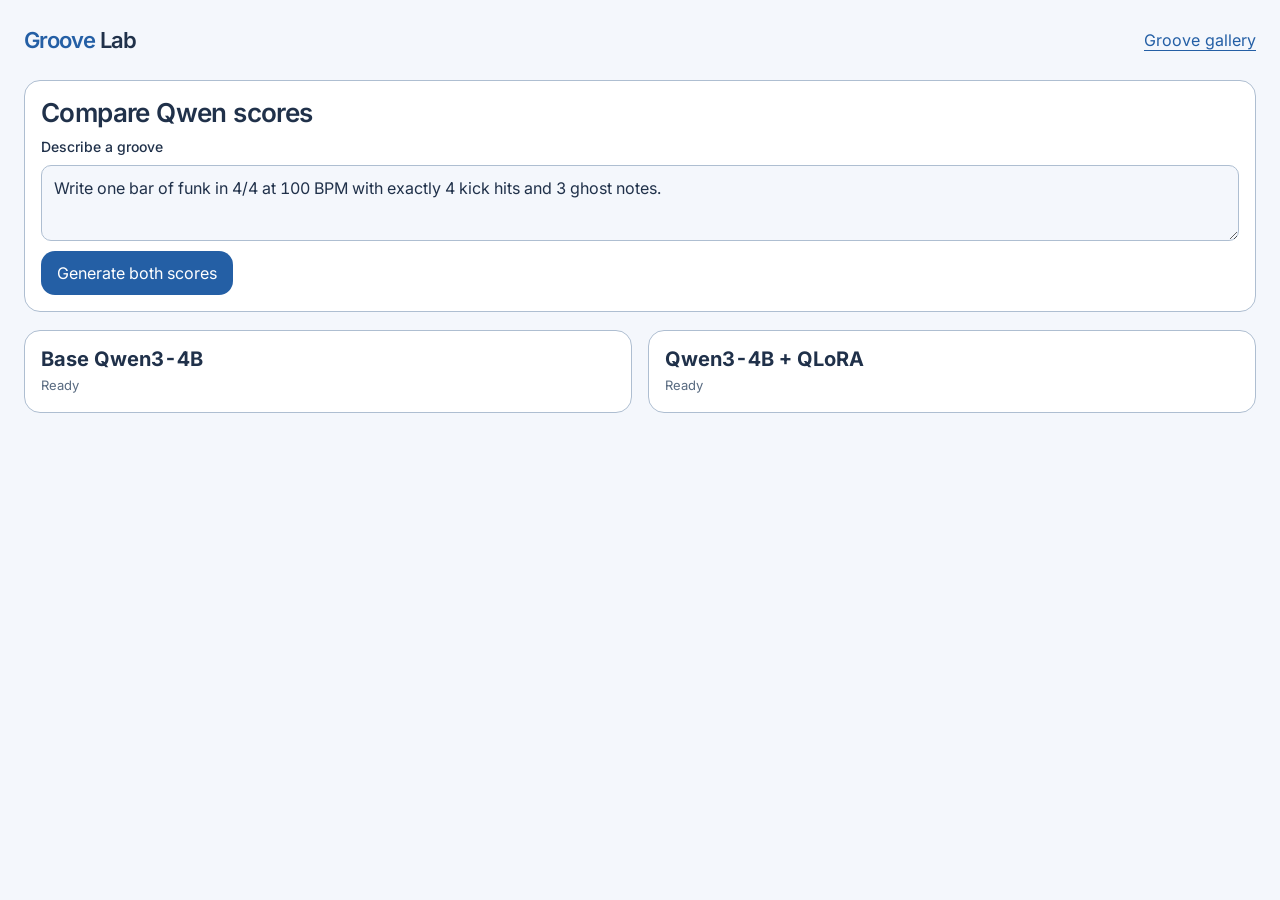
==== compare.html @ f16d7d95 "Compare base and adapter-enabled Qwen scores" ====
<!doctype html>
<html lang="en">
<head>
  <meta charset="utf-8">
  <meta name="viewport" content="width=device-width, initial-scale=1">
  <meta name="color-scheme" content="dark light">
  <script>
    const prefersDark = matchMedia("(prefers-color-scheme: dark)");
    function applyTheme() { document.documentElement.dataset.theme = prefersDark.matches ? "dark" : "light"; }
    applyTheme();
    prefersDark.addEventListener("change", applyTheme);
  </script>
  <link rel="icon" href="data:,">
  <link rel="stylesheet" href="/assets/formkit/theme.css">
  <title>Compare Qwen scores · Groove Lab</title>
  <style>
    [hidden] { display: none !important; }
    h1, h2, p, dl, dd { margin: 0; }
    a { color: var(--gl-accent); text-underline-offset: 4px; }
    :is(a, textarea, summary):focus-visible { outline: 3px solid var(--gl-accent); outline-offset: 4px; }
    .app-header { max-width: 1440px; margin: auto; justify-content: space-between; }
    .brand-kit { color: var(--gl-text); }
    main { display: grid; gap: 18px; padding: 0 24px 48px; }
    h1 { font-size: 26px; font-weight: 600; letter-spacing: -.6px; }
    h2 { font-size: 20px; }
    form, .model { background: var(--gl-surface); border: 1px solid var(--gl-outline); border-radius: 16px; padding: 16px; }
    form { display: grid; gap: 10px; }
    form label { font-size: 14px; font-weight: 500; }
    textarea {
      width: 100%; min-height: 76px; padding: 10px 12px; resize: vertical;
      font: inherit; line-height: 1.5; color: inherit; background: var(--gl-bg);
      border: 1px solid var(--gl-outline); border-radius: 10px;
    }
    form button { justify-self: start; }
    .models { display: grid; grid-template-columns: repeat(2, minmax(0, 1fr)); gap: 16px; align-items: start; }
    .model { min-width: 0; }
    .notice, .score-summary { color: var(--gl-sub); font-size: 13px; line-height: 1.5; margin-top: 5px; overflow-wrap: anywhere; }
    .notice:empty { display: none; }
    .sr-only { position: absolute; width: 1px; height: 1px; padding: 0; overflow: hidden; clip-path: inset(50%); white-space: nowrap; }
    #submitted-prompt { margin: 0; }
    #submitted-prompt strong { margin-inline-end: 8px; font-weight: 600; }
    .notice.error { color: var(--gl-danger-text); }
    .transport { display: flex; gap: 8px; flex-wrap: wrap; margin-top: 12px; }
    .transport button, form button { min-height: 44px; padding-inline: 16px; }
    .sheet {
      margin-block: 12px; padding-block: 6px; min-width: 0; overflow: hidden;
      border: 1px solid var(--gl-outline); border-radius: 12px; background: var(--gl-bg);
    }
    .sheet .gs-scroll { min-width: 0; }
    dl { display: grid; grid-template-columns: max-content minmax(0, 1fr); gap: 8px 12px; margin-block: 12px; font-size: 13px; line-height: 1.5; }
    dt { font-weight: 600; }
    dd { color: var(--gl-sub); overflow-wrap: anywhere; }
    details { border-top: 1px solid var(--gl-outline); padding-top: 10px; font-size: 13px; }
    summary { color: var(--gl-sub); cursor: pointer; }
    pre { max-height: 240px; overflow: auto; padding: 12px; background: var(--gl-bg); border-radius: 10px; }
    @media (max-width: 720px) {
      .app-header { padding-inline: 12px; }
      main { padding-inline: 12px; }
      .models { grid-template-columns: minmax(0, 1fr); }
    }
  </style>
</head>
<body>
  <header class="app-header">
    <div class="brand"><span class="brand-bop">Groove</span> <span class="brand-kit">Lab</span></div>
    <a href="/">Groove gallery</a>
  </header>
  <main class="gl">
    <form id="compare">
      <h1>Compare Qwen scores</h1>
      <label for="prompt">Describe a groove</label>
      <textarea id="prompt" maxlength="1000" required>Write one bar of funk in 4/4 at 100 BPM with exactly 4 kick hits and 3 ghost notes.</textarea>
      <button class="gl-primary" type="submit">Generate both scores</button>
    </form>
    <p id="submitted-prompt" class="notice" hidden><strong>Submitted prompt</strong><span></span></p>
    <div class="models" id="models"></div>
  </main>
  <template id="model-card">
    <section class="model">
      <h2></h2>
      <p class="notice generation-status" role="status" aria-atomic="true">
        <span class="sr-only"></span><span class="status-text">Ready</span>
      </p>
      <div class="result" hidden>
        <p class="score-summary"></p>
        <div class="transport">
          <button class="gl-primary play" type="button">Play loop</button>
          <button class="gl-secondary stop" type="button" disabled>Stop</button>
        </div>
        <p class="notice error audio-status" role="status"></p>
        <div class="sheet"></div>
        <dl>
          <dt>Description</dt><dd class="description"></dd>
          <dt>Feel</dt><dd class="feel"></dd>
          <dt>Timing</dt><dd class="timing"></dd>
        </dl>
        <details>
          <summary>Score JSON</summary>
          <pre></pre>
        </details>
      </div>
    </section>
  </template>
  <script type="module">
    import { createPreview } from "/assets/formkit/formkit.js";

    const form = document.querySelector("#compare");
    const field = document.querySelector("#prompt");
    const submit = form.querySelector("button");
    const submitted = document.querySelector("#submitted-prompt");
    const models = document.querySelector("#models");
    const template = document.querySelector("#model-card");
    const cards = [
      ["base", "Base Qwen3-4B"],
      ["adapted", "Qwen3-4B + QLoRA"],
    ].map(([model, title]) => {
      const card = template.content.firstElementChild.cloneNode(true);
      const heading = card.querySelector("h2");
      heading.id = model + "-title";
      heading.textContent = title;
      card.querySelector(".generation-status .sr-only").textContent = title + ". ";
      card.setAttribute("aria-labelledby", heading.id);
      models.append(card);

      const play = card.querySelector(".play");
      const stop = card.querySelector(".stop");
      let state;
      const preview = createPreview(card.querySelector(".sheet"), view => {
        state = view.state;
        play.disabled = view.starting;
        stop.disabled = !view.starting && state !== "playing" && state !== "paused";
        play.textContent = view.starting ? "Loading sounds…" : state === "playing" ? "Pause" :
          state === "paused" ? "Resume" : "Play loop";
        card.querySelector(".audio-status").textContent = view.error;
      });
      play.addEventListener("click", () => {
        if (state === "playing") {
          preview.pause();
          return;
        }
        for (const other of cards) {
          if (other.preview !== preview) other.preview.stop();
        }
        void preview.play();
      });
      stop.addEventListener("click", () => preview.stop());
      return { model, title, card, preview };
    });

    function withAttempts(message, attempts, duration) {
      const count = attempts > 0 ? attempts + (attempts === 1 ? " attempt" : " attempts") : "";
      return [message, count, duration].filter(Boolean).join(" · ");
    }

    async function generate({ model, title, card, preview }, prompt) {
      const status = card.querySelector(".generation-status");
      const statusText = status.querySelector(".status-text");
      const result = card.querySelector(".result");
      if (!result.hidden) preview.stop();
      result.hidden = true;
      statusText.textContent = "Generating…";
      status.classList.remove("error");

      const started = performance.now();
      let attempts = 0;
      try {
        const response = await fetch("/api/compare/" + model, {
          method: "POST",
          headers: { "Content-Type": "application/json" },
          body: JSON.stringify({ prompt }),
        });
        attempts = Number(response.headers.get("X-Groove-Attempts"));
        const score = await response.json();
        if (!response.ok) throw new Error(score.error || "The model request failed.");

        const beat = score.tempo.beat_unit === "dotted_quarter" ? " dotted-quarter" : "";
        const grouping = score.grouping ? " (" + score.grouping.join("+") + ")" : "";
        const bars = score.bars === 1 ? "1 bar" : score.bars + " bars";
        card.querySelector(".score-summary").textContent =
          score.meter + grouping + " · " + score.tempo.bpm + beat + " BPM · " + bars;
        for (const name of ["description", "feel", "timing"]) {
          card.querySelector("." + name).textContent = score.metadata[name];
        }
        card.querySelector("details").open = false;
        card.querySelector("pre").textContent = JSON.stringify(score, null, 2);
        result.hidden = false;
        preview.setScore(score, title);

        const duration = ((performance.now() - started) / 1000).toFixed(1) + " s";
        statusText.textContent = withAttempts("Valid score", attempts, duration);
      } catch (error) {
        result.hidden = true;
        statusText.textContent = withAttempts(error.message, attempts);
        status.classList.add("error");
      }
    }

    form.addEventListener("submit", async event => {
      event.preventDefault();
      const prompt = field.value.trim();
      if (!prompt || submit.disabled) return;
      submitted.querySelector("span").textContent = prompt;
      submitted.hidden = false;
      submit.disabled = true;
      try {
        await Promise.all(cards.map(card => generate(card, prompt)));
      } finally {
        submit.disabled = false;
      }
    });
    window.addEventListener("pagehide", () => {
      for (const { preview } of cards) preview.stop();
    });
  </script>
</body>
</html>
---- assets/formkit/theme.css ----
/* FormKit theme and notation styles at 79e1c180d36a64316e96d6fbf92f7174b69ff92f. */
@font-face {font-family: Inter; src: url("./inter-latin-400-normal.woff2") format("woff2"); font-display: swap; font-weight: 400;}
@font-face {font-family: Inter; src: url("./inter-latin-500-normal.woff2") format("woff2"); font-display: swap; font-weight: 500;}
@font-face {font-family: Inter; src: url("./inter-latin-600-normal.woff2") format("woff2"); font-display: swap; font-weight: 600;}
@font-face {font-family: Inter; src: url("./inter-latin-700-normal.woff2") format("woff2"); font-display: swap; font-weight: 700;}
:root {
  font-family: Inter, Arial, sans-serif;
  color: #f2f0ea;
  background: #17191b;
  font-synthesis: none;
  font-weight: 400;
  --surface: #242629;
  --secondary: #a6a7a4;
  --accent: #e0b66e;
  --outline: #4c5053;
  color-scheme: dark;
}
* {
  box-sizing: border-box;
}
body {
  margin: 0;
  min-width: 280px;
}
button,
input {
  font: inherit;
}
button {
  cursor: pointer;
  color: inherit;
  border: 1px solid transparent;
  background: var(--surface);
  touch-action: manipulation;
}
button:disabled {
  cursor: default;
  opacity: 0.3;
}
button:focus-visible,
input:focus-visible {
  outline: 3px solid var(--accent);
  outline-offset: 4px;
}
header {
  padding: 24px;
  display: flex;
  align-items: center;
  gap: 24px;
  min-height: 80px;
}
.brand {
  font-size: 22px;
  letter-spacing: -1px;
  font-weight: 600;
}
.brand-bop {
  color: var(--accent);
}
.brand-kit {
  color: #f2f0ea;
}
.status {
  margin-left: auto;
  font-size: 13px;
  color: var(--secondary);
  padding: 7px 11px;
  white-space: nowrap;
}
.status span {
  font-size: 8px;
  vertical-align: middle;
  margin-right: 4px;
}
.status.playing,
.status.paused {
  border: 1px solid var(--accent);
  border-radius: 20px;
  color: var(--accent);
}

:root[data-theme='light'] {
  color-scheme: light;
  background: #f4f7fc;
  color: #20314a;
  --text: #20314a;
  --surface: #fff;
  --secondary: #586a80;
  --accent: #245fa5;
  --outline: #aebed1;
  --light-soft: #edf3fb;
  --light-active: #e2edfc;
}
:root[data-theme='light'] body {
  background: #f4f7fc;
  color: #20314a;
}
/* Groove Lab (design r3). Shipped app tokens; muted notes are new mock values. */
@font-face {
  font-family: 'BopkitMusic';
  src: url('./BopkitMusic.woff') format('woff');
  font-display: block;
}
:root {
  --gl-bg: #17191b;
  --gl-surface: #242629;
  --gl-raised: #2e3135;
  --gl-outline: #4c5053;
  --gl-text: #f2f0ea;
  --gl-sub: #a6a7a4;
  --gl-accent: #e0b66e;
  --gl-accent-soft: #30291e;
  --gl-primary: #f2f0ea;
  --gl-on-primary: #17191b;
  --gl-staff: #e4e1d8;
  --gl-ink: #f2f0ea;
  --gl-muted: #7a7c79;
  --gl-warn: #3a2f1c;
  --gl-danger: #482729;
  --gl-danger-line: #bd6c70;
  --gl-danger-text: #ffced0;
}
:root[data-theme='light'] {
  --gl-bg: #f4f7fc;
  --gl-surface: #ffffff;
  --gl-raised: #edf3fb;
  --gl-outline: #aebed1;
  --gl-text: #20314a;
  --gl-sub: #586a80;
  --gl-accent: #245fa5;
  --gl-accent-soft: #e2edfc;
  --gl-primary: #245fa5;
  --gl-on-primary: #ffffff;
  --gl-staff: #20314a;
  --gl-ink: #20314a;
  --gl-muted: #8e9aab;
  --gl-warn: #fff4de;
  --gl-danger: #fbedee;
  --gl-danger-line: #b5525a;
  --gl-danger-text: #8e2a33;
}
.gl {
  max-width: 1440px;
  margin: 0 auto;
  color: var(--gl-text);
  font-variant-numeric: tabular-nums;
}
.gl button {
  font: inherit;
  color: inherit;
}
.gl-icon {
  flex: none;
}
.gl-muted-text {
  color: var(--gl-sub);
  font-size: 13px;
}
.gl-text-button {
  border: 0;
  background: none;
  color: var(--gl-accent) !important;
  font-size: 15px;
  padding: 10px 0;
  min-height: 44px;
}
.gl-primary {
  background: var(--gl-primary) !important;
  color: var(--gl-on-primary) !important;
  border-radius: 14px;
  border: 0;
  font-weight: 500;
}
.gl-secondary {
  background: transparent !important;
  border: 1px solid var(--gl-outline) !important;
  border-radius: 12px;
  min-height: 44px;
  padding: 0 16px;
}
.gl-secondary.wide {
  width: 100%;
  margin-top: 12px;
  min-height: 52px;
}
.gl .danger,
.gl-sheet .danger {
  background: var(--gl-danger);
  border: 1px solid var(--gl-danger-line);
  color: var(--gl-danger-text) !important;
  border-radius: 12px;
  min-height: 48px;
  padding: 0 16px;
}
.gl-icon-button {
  width: 44px;
  height: 44px;
  display: inline-grid;
  place-items: center;
  border-radius: 12px;
  border: 1px solid var(--gl-outline) !important;
  background: transparent !important;
  padding: 0;
}

/* ------------------------------------------------------------- library */
.gl-library-view {
  padding: 0 24px 120px;
}
.gl-library-layout {
  display: grid;
  /* One shrinkable column: the chip row scrolls instead of widening the page. */
  grid-template-columns: minmax(0, 1fr);
  gap: 24px;
}
.gl-library {
  min-width: 0;
}
/* The Rudiments library's heading and category buttons (owner, 2026-11-17):
   the filters share .rud-tabs; .gl button would otherwise reset their text. */
.gl-library h1 {
  font-size: 26px;
  font-weight: 600;
  letter-spacing: -0.8px;
  margin: 0 0 8px;
}
.gl .gl-filters button {
  font-size: 12px;
  color: var(--secondary);
}
.gl .gl-filters button[aria-pressed='true'] {
  color: var(--accent);
}
/* The heading sits where the Rudiments one does: that library's side
   padding and, beside its sidebar, its top padding and collapse-toggle row. */
@media (max-width: 767px) {
  .gl-library h1 {
    font-size: 25px;
  }
}
@media (max-width: 350px) {
  .gl-library-view {
    padding-left: 16px;
    padding-right: 16px;
  }
}
@media (min-width: 768px) and (max-width: 1199px) {
  .gl-library-view {
    padding-left: 20px;
    padding-right: 20px;
  }
}
@media (min-width: 768px) and (min-height: 501px) {
  .gl-library h1 {
    margin-top: 62px;
  }
}
@media (min-width: 768px) and (max-height: 500px) {
  .gl-library h1 {
    margin-top: 18px;
  }
}
.gl-bucket h2 {
  font-size: 12px;
  letter-spacing: 0.4px;
  text-transform: uppercase;
  color: var(--gl-sub);
  margin: 14px 2px 8px;
}
.gl-row {
  display: grid;
  gap: 2px;
  width: 100%;
  text-align: left;
  border: 1px solid var(--gl-outline) !important;
  background: var(--gl-surface);
  border-radius: 14px;
  padding: 9px 14px;
  min-height: 54px;
  margin-bottom: 6px;
  position: relative;
}
.gl-row-top {
  display: flex;
  justify-content: space-between;
  gap: 12px;
  min-width: 0;
}
.gl-row-top strong {
  font-size: 14px;
  font-weight: 600;
  min-width: 0;
  overflow-wrap: anywhere;
}
.gl-row-top span {
  flex: none;
}
.gl-row-top span,
.gl-row-sub {
  color: var(--gl-sub);
  font-size: 12.5px;
}
.gl-row-sub b {
  color: var(--gl-text);
  font-weight: 400;
}
.gl-row.current {
  border-color: var(--gl-accent) !important;
  background: var(--gl-accent-soft);
}
.gl-row.current::before {
  content: '';
  position: absolute;
  left: -1px;
  top: 10px;
  bottom: 10px;
  width: 3px;
  border-radius: 2px;
  background: var(--gl-accent);
}
.gl-row.current strong {
  color: var(--gl-accent);
}
.gl-row.offline strong {
  color: var(--gl-sub);
}
.gl-row-sub .gl-icon {
  vertical-align: -3px;
}
.gl-offline-note {
  color: var(--gl-sub);
  font-size: 12px;
  margin-top: 20px;
}
.gl-desktop-setup {
  border: 1px solid var(--gl-outline);
  border-radius: 20px;
  background: var(--gl-surface);
  padding: 20px 24px;
  align-self: start;
  position: sticky;
  top: 12px;
  /* End above the floating settings gear's corner (12 + 44 + 12 px) even at
     its starting place under the 80 px header; a longer setup scrolls here. */
  max-height: calc(100dvh - 80px - 68px);
  overflow-y: auto;
  overscroll-behavior: contain;
}
.gl-song-panel-head {
  display: flex;
  justify-content: space-between;
  gap: 12px;
  align-items: start;
  margin-bottom: 14px;
}
.gl-song-panel-head > div:first-child {
  flex: 1;
  min-width: 0;
}
.gl-song-panel-head h2 {
  margin: 0;
  font-size: 22px;
}
.gl-song-panel-head p {
  color: var(--gl-sub);
  margin: 4px 0 0;
  font-size: 13px;
}
/* Open score: the panel's main action, Start-sized across the panel. */
.gl .gl-open-score {
  display: flex;
  align-items: center;
  justify-content: center;
  width: 100%;
  min-height: 52px;
  margin: 0 0 14px;
  font-size: 17px;
  font-weight: 600;
  letter-spacing: 0.01em;
  /* The Song setup sheet's Done colours (owner, 2026-11-15). */
  border: 1px solid var(--gl-accent) !important;
  background: var(--gl-accent-soft) !important;
  color: var(--gl-accent) !important;
}

.gl-open-score:hover {
  filter: brightness(1.06);
}
.gl-open-score:focus-visible {
  outline: 3px solid var(--gl-accent);
  outline-offset: 3px;
}
@media (min-width: 1100px) and (min-height: 500px) {
  .gl-library-view {
    padding-bottom: 64px;
  }
  .gl-library-layout {
    grid-template-columns: minmax(0, 1fr) 500px;
  }
  .gl-buckets {
    columns: 1;
    column-gap: 20px;
  }
  .gl-bucket {
    break-inside: avoid;
  }
}

/* ------------------------------------------------------------- score */
.gs-scroll {
  flex: 1;
  min-height: 0;
  overflow-y: auto;
  overflow-x: hidden;
  overscroll-behavior: contain;
  position: relative;
}
.gs-scroll:focus-visible {
  outline: 3px solid var(--gl-accent);
  outline-offset: -3px;
}
.gs-system {
  display: block;
  overflow: visible;
}
.gs-music {
  font-family: 'BopkitMusic';
}
.gs-ink,
.gs-ink-fill {
  fill: var(--gl-ink);
}
.gs-muted,
.gs-muted-fill {
  fill: var(--gl-muted);
}
.gs-ink-stroke {
  stroke: var(--gl-ink);
}
.gs-muted-stroke {
  stroke: var(--gl-muted);
}
.gs-accent,
.gs-accent-fill {
  fill: var(--gl-accent);
}
.gs-tie {
  fill: none;
  stroke-width: 1.3;
}
.gs-staff {
  fill: var(--gl-staff);
  opacity: 0.55;
}
.gs-barline {
  opacity: 0.8;
}
.gs-rule {
  fill: var(--gl-outline);
  opacity: 0.7;
}
.gs-chord {
  fill: var(--gl-text);
  font-family: Inter, Arial, sans-serif;
}
.gs-barnum {
  fill: var(--gl-sub);
  font-size: 10px;
  font-weight: 500;
}
.gs-accent-text {
  fill: var(--gl-accent);
  font-weight: 700;
}
.gs-sub-text {
  fill: var(--gl-sub);
}
.gs-label {
  fill: var(--gl-sub);
  font-size: 8px;
  font-weight: 700;
}
.gs-count {
  fill: var(--gl-sub);
  font-size: 8.5px;
}
.gs-count-hit {
  fill: var(--gl-accent);
  font-weight: 700;
}
.gs-notename {
  font-size: 9.5px;
  font-weight: 500;
}
.gs-ghost,
.gs-open {
  font-family: Inter, Arial, sans-serif;
}
.gs-triplet {
  fill: var(--gl-ink);
  font-size: 9px;
  font-style: italic;
}
.gs-mark rect {
  fill: var(--gl-bg);
  stroke: var(--gl-text);
  stroke-width: 1.2;
}
.gs-mark text {
  fill: var(--gl-text);
  font-size: 8.5px;
  font-weight: 700;
}
.gs-tag rect {
  stroke-width: 1;
}
.gs-tag text {
  font-size: 7.5px;
  font-weight: 700;
}
.gs-tag-off rect {
  fill: var(--gl-raised);
  stroke: var(--gl-outline);
}
.gs-tag-off text {
  fill: var(--gl-sub);
}
.gs-tag-hit rect {
  fill: var(--gl-accent-soft);
  stroke: var(--gl-accent);
}
.gs-tag-hit text {
  fill: var(--gl-accent);
}
.gs-tag-solo rect {
  fill: var(--gl-accent);
  stroke: var(--gl-accent);
}
.gs-tag-solo text {
  fill: var(--gl-on-primary);
}
.gs-override {
  fill: none;
  stroke: var(--gl-accent);
  opacity: 0.8;
}
.gs-lane-ghost {
  fill: none;
  stroke: var(--gl-muted);
}
.gs-span-tint {
  fill: var(--gl-accent-soft);
}
.gs-span-rule {
  fill: var(--gl-accent);
}
.gs-playhead-band {
  fill: var(--gl-accent);
  opacity: 0.11;
}
.gs-bar-target {
  fill: transparent;
  cursor: pointer;
}
.gs-bar-target:focus-visible {
  outline: none;
  stroke: var(--gl-accent);
  stroke-width: 3;
}
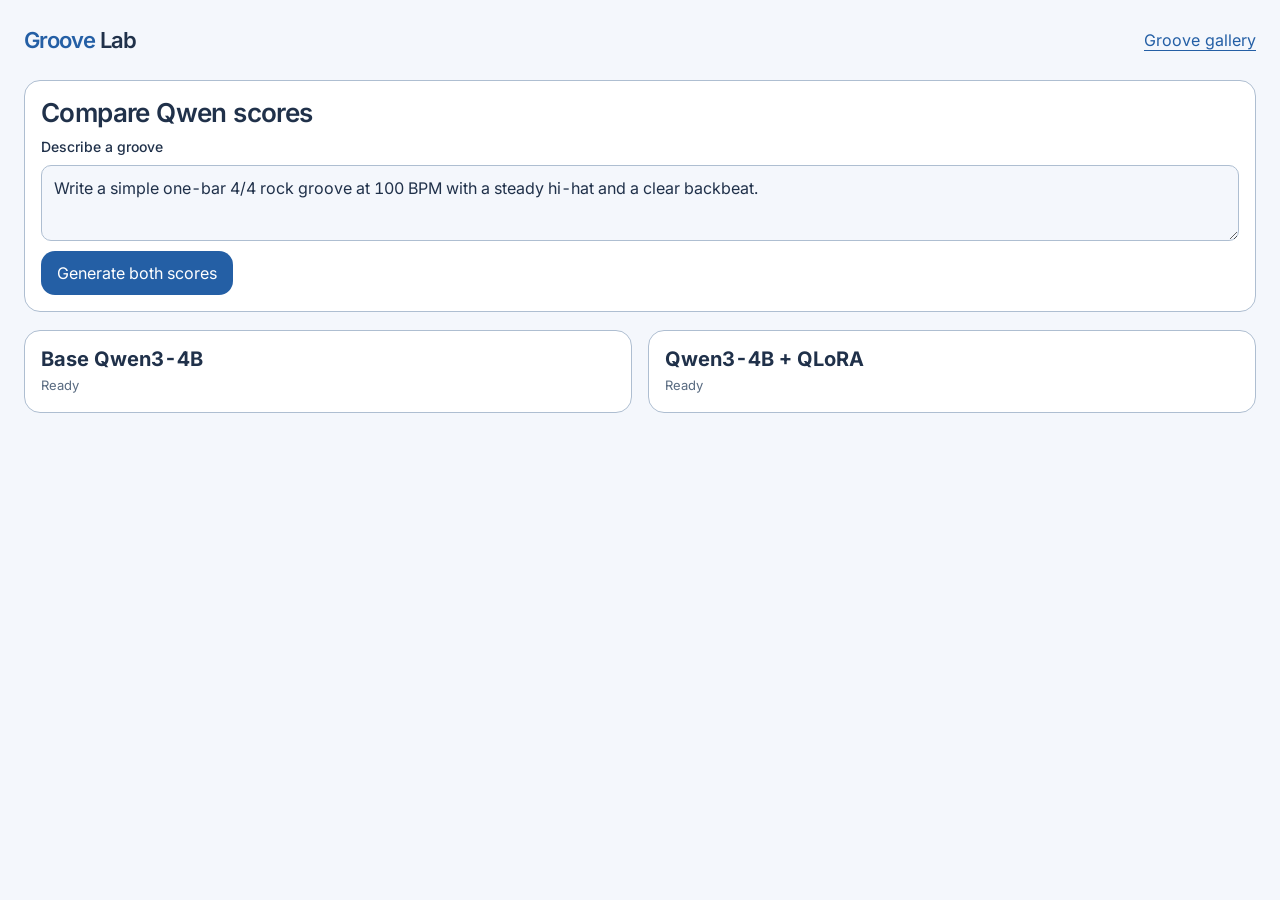
==== commit dbfce076: "Start the demo with a short rock groove" ====
--- a/compare.html
+++ b/compare.html
@@ -69,7 +69,7 @@
     <form id="compare">
       <h1>Compare Qwen scores</h1>
       <label for="prompt">Describe a groove</label>
-      <textarea id="prompt" maxlength="1000" required>Write one bar of funk in 4/4 at 100 BPM with exactly 4 kick hits and 3 ghost notes.</textarea>
+      <textarea id="prompt" maxlength="1000" required>Write a simple one-bar 4/4 rock groove at 100 BPM with a steady hi-hat and a clear backbeat.</textarea>
       <button class="gl-primary" type="submit">Generate both scores</button>
     </form>
     <p id="submitted-prompt" class="notice" hidden><strong>Submitted prompt</strong><span></span></p>
